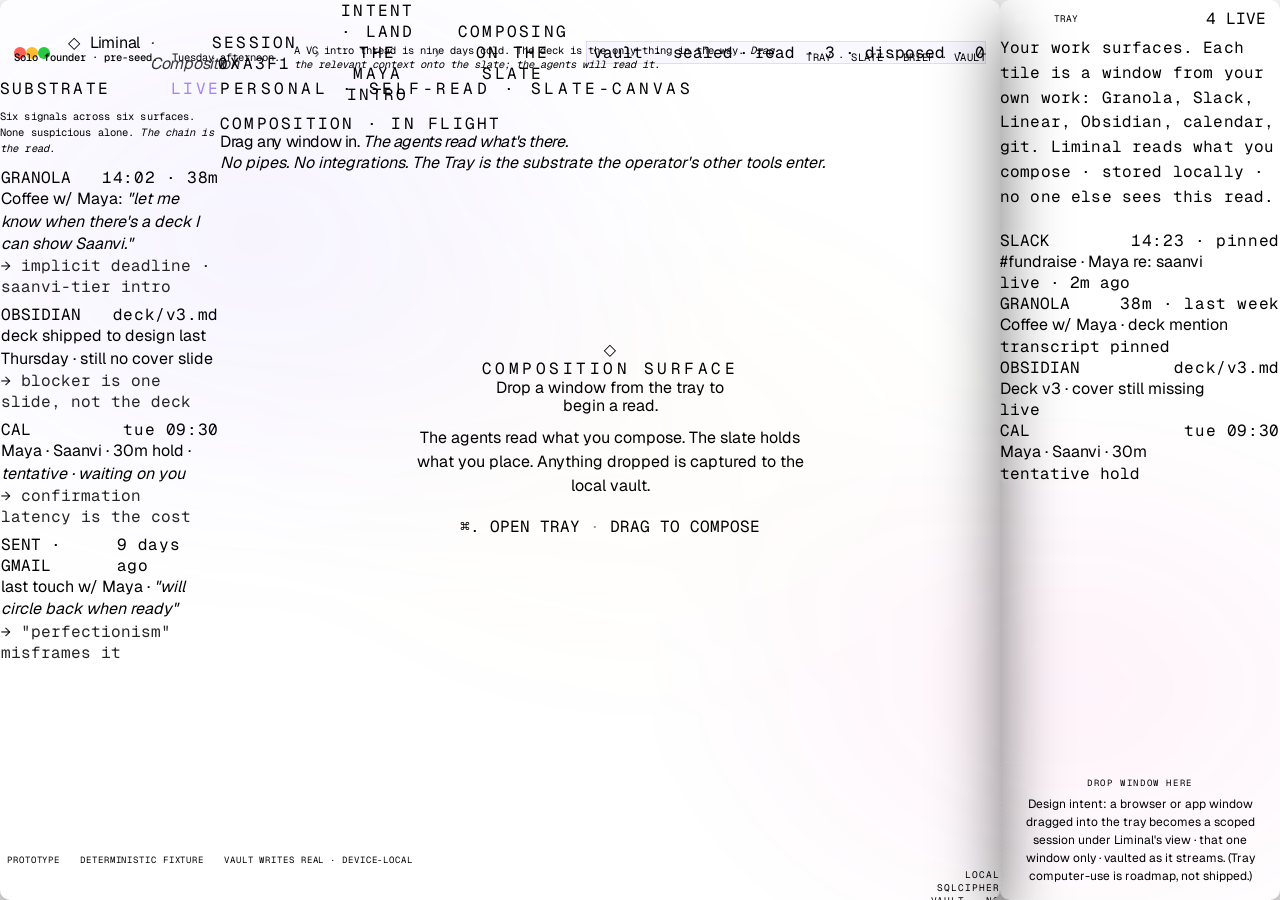
==== embed-slate-tray-demo.html @ fe0477be "embeds: security claims corrected to what desktop ce2b62a1 ships (refusals come from the model; vaul" ====
<!DOCTYPE html>
<html lang="en">
<head>
<meta charset="UTF-8">
<meta name="viewport" content="width=device-width, initial-scale=1">
<title>Liminal · Composition · Slate &amp; Tray</title>
<meta name="description" content="Drag any window from the tray onto the slate. Agents read what you compose. Brief composes itself.">
<meta property="og:title" content="Liminal · Composition · Slate & Tray">
<meta property="og:description" content="The slate-tray surface, running. Drag-to-compose, agent-read, brief-compose, vault-commit.">

<link rel="preconnect" href="https://fonts.googleapis.com">
<link rel="preconnect" href="https://fonts.gstatic.com" crossorigin>
<link href="https://fonts.googleapis.com/css2?family=Geist:wght@300;400;500;600&family=Geist+Mono:wght@400;500&family=Newsreader:ital,wght@0,400;0,500;1,400;1,500&family=Caveat:wght@400;500;600&display=swap" rel="stylesheet">
<link rel="stylesheet" href="design-system/tokens/design-tokens.css">

<style>
  @font-face { font-family: "Nineties Headliner"; src: url("fonts/nineties-headliner.otf") format("opentype"); font-weight: 400; font-style: normal; font-display: swap; }
  @font-face { font-family: "Perfectly Nineties"; src: url("fonts/perfectly-nineties-light.otf") format("opentype"); font-weight: 300; font-style: normal; font-display: swap; }
  @font-face { font-family: "Perfectly Nineties"; src: url("fonts/perfectly-nineties-regular.otf") format("opentype"); font-weight: 400; font-style: normal; font-display: swap; }
  @font-face { font-family: "Perfectly Nineties"; src: url("fonts/perfectly-nineties-bold.otf") format("opentype"); font-weight: 700; font-style: normal; font-display: swap; }
</style>

<style>
  /* ═══════════════════════════════════════════════════════════════════
   * EMBED-SLATE-TRAY-DEMO · sibling of embed-vault-demo.html
   * Same OS-window chassis · slate + tray composition surface.
   * Loop master clock: 18s
   * Phases:
   *   0–4s:   tray pulses with windows · slate empty
   *   4–9s:   windows fly from tray onto slate (drop animation)
   *   9–14s:  agents read what's on the slate · brief composes
   *   14–17s: vault commits · founder signs disposition
   *   17–18s: hold + restart
   * ═══════════════════════════════════════════════════════════════════ */
  :root {
    /* Surfaces, ink, and register hues come straight from canon tokens +
       brand-upgrade (single-ink-source ruling 2026-07-29). Local vars are
       only what canon does not own for this embed. */
    --sans: "Geist", system-ui, sans-serif;
    --mono: "Geist Mono", ui-monospace, monospace;
    --ls-mono: 0.14em;  /* embed-tight mono tracking (canon default .18em) */
  }

  * { margin: 0; padding: 0; box-sizing: border-box; }
  html, body {
    width: 100%; height: 100%;
    background: var(--bg);
    font-family: var(--sans);
    color: var(--text);
    overflow: hidden;
    -webkit-font-smoothing: antialiased;
    -moz-osx-font-smoothing: grayscale;
  }
  body { display: flex; align-items: center; justify-content: center; }

  .wrap {
    width: 100%; height: 100%;
    min-width: 1100px; min-height: 440px;
    position: relative; transform-origin: center center;
  }
  /* Two sibling windows side by side: vault (flex:1) + tray (fixed 280px) */
  .stage { width: 100%; height: 100%; position: relative; display: flex; flex-direction: row; align-items: stretch; gap: var(--space-2); padding: var(--space-3); overflow: hidden; box-sizing: border-box; }

  /* aurora backdrop · same as siblings */
  .stage::before {
    content: '';
    position: absolute; inset: -10%;
    background:
      radial-gradient(ellipse 800px 600px at 25% 30%, rgba(142,102,251,0.08), transparent 60%),
      radial-gradient(ellipse 700px 500px at 78% 72%, rgba(233,0,149,0.05), transparent 60%),
      radial-gradient(ellipse 600px 400px at 50% 50%, rgba(245,165,36,0.025), transparent 70%);
    filter: blur(40px);
    pointer-events: none; z-index: 0;
    animation: drift 28s ease-in-out infinite alternate;
  }
  @keyframes drift { 0% { transform: translate(0,0); } 100% { transform: translate(40px,-30px); } }
  .stage::after {
    content: ''; position: absolute; inset: 0;
    background-image:
      linear-gradient(rgba(255,255,255,0.012) 1px, transparent 1px),
      linear-gradient(90deg, rgba(255,255,255,0.012) 1px, transparent 1px);
    background-size: 56px 56px;
    pointer-events: none; z-index: 0;
  }

  /* ═══ VAULT FRAME · primary OS-window ═══ */
  .frame {
    position: relative;
    flex: 1; height: 100%;
    background: var(--frame-bg);
    border: 1px solid var(--frame-border);
    border-radius: 10px;
    overflow: hidden;
    box-shadow: 0 24px 64px rgba(0,0,0,0.55), 0 0 0 1px rgba(255,255,255,0.02) inset;
    display: flex; flex-direction: column;
    z-index: 1;
    min-width: 0;
  }

  /* ═══ TRAY FRAME · sibling window beside the vault ═══ */
  .tray-frame {
    position: relative;
    width: 280px; flex-shrink: 0; height: 100%;
    background: var(--frame-bg-2);
    border: 1px solid var(--frame-border);
    border-radius: 10px;
    overflow: hidden;
    box-shadow: 0 24px 64px rgba(0,0,0,0.5), 0 0 0 1px rgba(255,255,255,0.02) inset;
    display: flex; flex-direction: column;
    z-index: 1;
  }
  /* Glow on tray edge facing vault: shows the connection */
  .tray-frame::before {
    content: "";
    position: absolute; left: -1px; top: 20%; bottom: 20%; width: 1px;
    background: var(--clarity);
    opacity: 0;
    animation: trayEdgeGlow 18s ease-out infinite;
    border-radius: 1px;
  }
  /* Tray titlebar */
  .tray-titlebar {
    height: 36px; flex-shrink: 0;
    border-bottom: 1px solid var(--frame-border);
    display: flex; align-items: center;
    padding: 0 14px; gap: 10px;
    background: rgba(255,255,255,0.005);
  }
  .tray-titlebar .lights { display: flex; gap: var(--space-app-1-5); }
  .tray-titlebar .lights span { width: 10px; height: 10px; border-radius: 50%; background: rgba(255,255,255,0.1); }
  .tray-title-label {
    font-family: var(--mono); font-size: 9.5px; color: var(--text-faint);
    letter-spacing: var(--ls-mono-lg); text-transform: uppercase; margin-left: var(--space-2);
  }
  .tray-title-count {
    margin-left: auto;
    font-family: var(--mono); font-size: var(--fs-eyebrow); color: var(--clarity);
    letter-spacing: var(--ls-app-wider); text-transform: uppercase;
    background: var(--clarity-bg); border: 1px solid var(--clarity-edge);
    padding: var(--space-app-0-5) var(--space-2); border-radius: var(--radius-1);
  }
  /* Tray body: caption + tiles */
  .tray-body {
    flex: 1; overflow: hidden;
    padding: 14px var(--space-3);
    display: flex; flex-direction: column; gap: 10px;
  }

  /* TITLEBAR */
  .titlebar {
    height: 36px;
    border-bottom: 1px solid var(--frame-border);
    display: grid; grid-template-columns: 180px 1fr auto;
    align-items: center; padding: 0 14px; flex-shrink: 0;
    background: rgba(255,255,255,0.005); gap: 18px;
  }
  .lights { display: flex; gap: var(--space-2); }
  .light { width: 12px; height: 12px; border-radius: 50%; }
  .light.r { background: #FF5F57; } .light.y { background: #FEBC2E; } .light.g { background: #28C840; }
  .brand { font-family: var(--display); font-size: var(--fs-lg); color: var(--text); letter-spacing: -0.018em; display: flex; align-items: baseline; gap: 10px; margin-left: 18px; }
  .brand .glyph { font-family: var(--display); font-size: var(--fs-body); color: var(--clarity); }
  .brand .liminal-mark { font-style: italic; font-family: var(--serif); opacity: 0.78; font-size: var(--fs-body); margin-left: var(--space-app-1-5); }
  .crumbs { font-family: var(--mono); font-size: var(--fs-mono-sm); color: var(--text-faint); letter-spacing: var(--ls-mono); text-transform: uppercase; text-align: center; display: flex; gap: 14px; align-items: center; justify-content: center; }
  .crumbs .sep { color: var(--text-faint); opacity: 0.5; }
  .crumbs .now { color: var(--clarity); }
  .vault-tag {
    font-family: var(--mono); font-size: var(--fs-mono-sm); color: var(--text-dim);
    background: rgba(142,102,251,0.05); border: 1px solid rgba(142,102,251,0.2);
    padding: var(--space-app-1-5) var(--space-3); border-radius: var(--radius-3); display: flex; align-items: center; gap: var(--space-2);
    animation: vaultPulse 18s ease-in-out infinite;
  }
  .vault-tag .dot { width: 6px; height: 6px; border-radius: 50%; background: var(--clarity); box-shadow: 0 0 6px var(--clarity); }
  @keyframes vaultPulse {
    0%, 78%   { background: rgba(142,102,251,0.05); border-color: rgba(142,102,251,0.2); box-shadow: none; }
    82%, 92%  { background: rgba(142,102,251,0.18); border-color: rgba(142,102,251,0.55); box-shadow: 0 0 32px rgba(142,102,251,0.4); color: var(--text); }
    100%      { background: rgba(142,102,251,0.05); border-color: rgba(142,102,251,0.2); }
  }

  /* SCENARIO STRIP */
  .scenario-strip {
    display: flex; align-items: center; gap: 14px;
    padding: 7px 14px; border-bottom: 1px solid var(--frame-border);
    background: var(--frame-bg-2); flex-shrink: 0;
    font-family: var(--mono); font-size: 10.5px; color: var(--text-mid); letter-spacing: var(--ls-app-loose);
  }
  .scenario-strip .role { color: var(--text); font-weight: 500; }
  .scenario-strip .time { color: var(--text-dim); }
  .scenario-strip .situation { color: var(--text-mid); flex: 1; }
  .scenario-strip .phase-mark { color: var(--text-faint); font-size: var(--fs-mono-xs); letter-spacing: 0.04em; text-transform: uppercase; }

  /* ═══ MAIN ═══ left rail + slate only (tray is now a sibling window) */
  .main {
    flex: 1; display: grid;
    grid-template-columns: 220px 1fr;
    overflow: hidden;
    position: relative;
    min-height: 0;
  }

  /* LEFT RAIL · live signal feed */
  .rail-l {
    border-right: 1px solid var(--frame-border);
    background: var(--frame-bg-2);
    padding: 14px var(--space-3);
    display: flex; flex-direction: column; gap: 10px;
    overflow: hidden;
    min-height: 0;
  }
  .rail-h {
    font-family: var(--mono); font-size: var(--fs-mono-xs); color: var(--text-faint);
    letter-spacing: var(--ls-mono); text-transform: uppercase;
    padding: 0 var(--space-app-1-5); display: flex; justify-content: space-between; align-items: center;
  }
  .rail-h .live { display: flex; align-items: center; gap: 5px; color: rgba(142,102,251,0.8); font-size: var(--fs-eyebrow); }
  .rail-h .live::before {
    content: ''; width: 5px; height: 5px; border-radius: 50%;
    background: var(--clarity); box-shadow: 0 0 6px var(--clarity);
    animation: dotPulse 1.6s ease-in-out infinite;
  }
  @keyframes dotPulse {
    0%, 100% { box-shadow: 0 0 0 0 rgba(142,102,251,0.55); }
    70%      { box-shadow: 0 0 0 7px rgba(142,102,251,0); }
  }
  .rail-caption {
    font-family: var(--mono); font-size: 10.5px; line-height: 1.5;
    color: var(--text-dim); padding: 0 var(--space-app-1-5) var(--space-2); margin-bottom: var(--space-1);
    border-bottom: 1px dashed var(--frame-border); letter-spacing: 0.01em;
  }
  .rail-caption em { color: var(--text-mid); font-style: italic; }
  .signals { display: flex; flex-direction: column; gap: 5px; }
  .signal {
    padding: 11px var(--space-3); border-radius: var(--radius-4);
    border: 1px solid transparent; background: rgba(255,255,255,0.014);
    transition: all 0.4s ease;
  }
  .signal-app { font-family: var(--mono); font-size: var(--fs-eyebrow); color: var(--text-faint); letter-spacing: var(--ls-mono-sm); text-transform: uppercase; margin-bottom: var(--space-1); display: flex; justify-content: space-between; }
  .signal-app .v { color: var(--text-dim); letter-spacing: 0.04em; text-transform: none; }
  .signal-text { font-size: var(--fs-mono); color: var(--text-dim); line-height: 1.4; }
  .signal-text em { font-style: italic; color: var(--text-mid); }
  .signal-catch { font-family: var(--mono); font-size: var(--fs-mono-xs); color: var(--connection); letter-spacing: var(--ls-app-loose); margin-top: var(--space-1); opacity: 0.85; }

  /* When a signal is being "read" by an agent: pulse highlight */
  .signal[data-read="1"] { animation: readPulse 18s ease-out infinite; animation-delay: 0s; }
  .signal[data-read="2"] { animation: readPulse 18s ease-out infinite; animation-delay: 1.4s; }
  .signal[data-read="3"] { animation: readPulse 18s ease-out infinite; animation-delay: 2.8s; }
  @keyframes readPulse {
    0%, 12%   { background: rgba(255,255,255,0.014); border-color: transparent; box-shadow: none; }
    16%, 22%  { background: rgba(142,102,251,0.14); border-color: rgba(142,102,251,0.45); box-shadow: 0 0 22px rgba(142,102,251,0.3); }
    28%, 100% { background: rgba(255,255,255,0.014); border-color: transparent; box-shadow: none; }
  }

  /* CENTER · SLATE AREA */
  .slate-area {
    overflow: hidden; position: relative;
    display: flex; flex-direction: column;
    padding: var(--space-4) var(--space-5);
    min-height: 0;
  }
  .classification {
    font-family: var(--mono); font-size: var(--fs-eyebrow); color: var(--text-faint);
    letter-spacing: 0.22em; text-transform: uppercase;
    padding: var(--space-1) 10px; align-self: flex-start;
    border: 1px solid var(--card-border); border-radius: var(--radius-1);
    background: rgba(255,255,255,0.018); margin-bottom: 14px;
  }
  .slate-header { margin-bottom: var(--space-4); }
  .slate-eyebrow {
    font-family: var(--mono); font-size: var(--fs-mono-xs); color: var(--clarity);
    letter-spacing: var(--ls-mono); text-transform: uppercase; margin-bottom: var(--space-app-1-5);
  }
  .slate-title {
    font-family: var(--display); font-size: var(--fs-app-h1); font-weight: 400;
    color: var(--text); line-height: 1.04; letter-spacing: -0.024em;
    margin-bottom: var(--space-1);
  }
  .slate-title em { font-family: var(--serif); font-style: italic; color: var(--clarity); font-weight: 400; }
  .slate-subtitle {
    font-family: var(--serif); font-size: var(--fs-body); line-height: 1.5;
    color: var(--text-mid); font-style: italic;
  }

  /* The slate canvas: where windows land when dropped from tray */
  .slate-canvas {
    flex: 1; position: relative;
    border: 1px dashed var(--card-border);
    border-radius: 8px;
    background: rgba(255,255,255,0.01);
    padding: 18px;
    overflow: hidden;
  }

  /* Empty-state (visible 0-4s, fades out as windows drop) */
  .slate-empty {
    position: absolute; inset: 0;
    display: flex; flex-direction: column; align-items: center; justify-content: center;
    text-align: center; padding: var(--space-app-5);
    opacity: 1;
    animation: emptyFade 18s ease-out infinite;
  }
  @keyframes emptyFade {
    0%, 18%   { opacity: 1; }
    24%, 100% { opacity: 0; }
  }
  .se-glyph {
    font-family: var(--display); font-size: var(--fs-display); color: var(--clarity);
    line-height: 1; margin-bottom: var(--space-4);
    animation: glyphPulse 4s ease-in-out infinite;
  }
  @keyframes glyphPulse {
    0%, 100% { opacity: 0.4; }
    50%      { opacity: 1; }
  }
  .se-eyebrow { font-family: var(--mono); font-size: var(--fs-mono-xs); color: var(--clarity); letter-spacing: 0.22em; text-transform: uppercase; margin-bottom: var(--space-3); }
  .se-headline {
    font-family: var(--display); font-size: var(--fs-2xl); font-weight: 400;
    color: var(--text); line-height: 1.15; max-width: 22ch; margin-bottom: 10px;
  }
  .se-helper { font-family: var(--serif); font-size: var(--fs-mono-lg); color: var(--text-dim); line-height: 1.5; max-width: 36ch; margin-bottom: 18px; }
  .se-keys { font-family: var(--mono); font-size: var(--fs-mono-xs); color: var(--text-faint); letter-spacing: var(--ls-mono-sm); text-transform: uppercase; display: flex; gap: 10px; align-items: center; }
  .se-keys kbd {
    font-family: var(--mono); font-size: var(--fs-mono-xs);
    border: 1px solid var(--card-border); border-radius: var(--radius-2);
    padding: var(--space-app-0-5) var(--space-app-1-5); background: rgba(255,255,255,0.025);
  }

  /* The slate tiles: windows that have been dropped from tray */
  .slate-tiles {
    position: absolute; inset: 18px;
    display: grid; grid-template-columns: 1fr 1fr;
    gap: var(--space-3);
  }
  .tile {
    padding: 14px var(--space-4);
    border: 1px solid var(--clarity-soft);
    border-radius: var(--radius-4);
    background: rgba(142,102,251,0.06);
    box-shadow: 0 0 22px rgba(142,102,251,0.15);
    display: flex; flex-direction: column; gap: var(--space-app-1-5);
    opacity: 0;
    transform: translate(280px, -80px) scale(0.85);
    animation: tileDrop 18s ease-out infinite;
  }
  .tile:nth-child(1) { animation-delay: 4s; }
  .tile:nth-child(2) { animation-delay: 4.7s; }
  .tile:nth-child(3) { animation-delay: 5.4s; }
  .tile:nth-child(4) { animation-delay: 6.1s; }
  @keyframes tileDrop {
    0%, 22%  { opacity: 0; transform: translate(280px, -80px) scale(0.85); }
    27%      { opacity: 1; transform: translate(0, 0) scale(1); }
    32%, 95% { opacity: 1; transform: translate(0, 0) scale(1); }
    100%     { opacity: 0; transform: translate(280px, -80px) scale(0.85); }
  }
  .tile-app {
    font-family: var(--mono); font-size: var(--fs-eyebrow); color: var(--clarity);
    letter-spacing: var(--ls-mono-sm); text-transform: uppercase;
    display: flex; justify-content: space-between;
  }
  .tile-app .v { color: var(--text-dim); letter-spacing: 0.04em; text-transform: none; }
  .tile-name { font-size: var(--fs-mono-lg); color: var(--text); line-height: 1.4; }
  .tile-name em { font-style: italic; color: var(--text-mid); }
  .tile-meta { font-family: var(--mono); font-size: var(--fs-eyebrow); color: var(--text-faint); letter-spacing: var(--ls-app-wide); }

  /* Brief area: composes itself after windows are on slate (9-14s) */
  .brief-area {
    margin-top: auto;
    border: 1px solid var(--card-border);
    border-left: 2px solid var(--connection);
    border-radius: var(--radius-3);
    padding: 14px var(--space-4);
    background: rgba(49,230,130,0.04);
    opacity: 0;
    animation: briefIn 18s ease-out infinite;
  }
  @keyframes briefIn {
    0%, 50%  { opacity: 0; transform: translateY(8px); }
    56%, 95% { opacity: 1; transform: translateY(0); }
    100%     { opacity: 0; transform: translateY(8px); }
  }
  .brief-head {
    font-family: var(--mono); font-size: var(--fs-mono-xs); color: var(--connection);
    letter-spacing: var(--ls-mono-sm); text-transform: uppercase;
    margin-bottom: var(--space-2);
    display: flex; align-items: center; gap: var(--space-2);
  }
  .brief-head .glyph { color: var(--connection); }
  .brief-body {
    font-family: var(--serif); font-size: var(--fs-body); line-height: 1.5;
    color: var(--text); font-style: italic;
  }
  .brief-body em { color: var(--connection); font-style: italic; font-weight: 500; }
  .brief-disposition {
    margin-top: var(--space-3); padding-top: 10px;
    border-top: 1px dashed var(--card-border);
    display: flex; gap: var(--space-2); align-items: center;
    font-family: var(--mono); font-size: var(--fs-mono-xs); color: var(--text-faint);
    letter-spacing: var(--ls-mono-sm); text-transform: uppercase;
  }
  .brief-disposition .dispo-btn {
    padding: var(--space-1) 10px; border-radius: var(--radius-2);
    border: 1px solid var(--connection-soft);
    background: rgba(49,230,130,0.10);
    color: var(--connection);
    font-family: var(--mono); font-size: var(--fs-mono-xs);
    letter-spacing: var(--ls-mono-sm); text-transform: uppercase;
  }
  .brief-disposition .dispo-signed {
    margin-left: auto; color: var(--connection);
    animation: signedFlash 18s ease-out infinite;
  }
  @keyframes signedFlash {
    0%, 75%   { opacity: 0; }
    80%, 95%  { opacity: 1; }
    100%      { opacity: 0; }
  }

  @keyframes trayEdgeGlow {
    0%, 18%, 32%, 100% { opacity: 0; }
    20%, 28%           { opacity: 0.85; }
  }
  .tray-caption {
    font-family: var(--mono); font-size: var(--fs-mono-xs); line-height: 1.55;
    color: var(--text-dim); letter-spacing: 0.01em;
    padding-bottom: 10px; border-bottom: 1px solid var(--frame-border);
  }
  .tray-tiles { display: flex; flex-direction: column; gap: var(--space-2); flex: 1; }
  .tray-tile {
    padding: 10px var(--space-3); border-radius: 5px;
    border: 1px solid var(--card-border);
    background: rgba(255,255,255,0.022);
    display: flex; flex-direction: column; gap: var(--space-1);
    cursor: grab;
    animation: trayTilePulse 18s ease-in-out infinite;
  }
  .tray-tile:nth-child(1) { animation-delay: 0s; }
  .tray-tile:nth-child(2) { animation-delay: 0.4s; }
  .tray-tile:nth-child(3) { animation-delay: 0.8s; }
  .tray-tile:nth-child(4) { animation-delay: 1.2s; }
  @keyframes trayTilePulse {
    0%, 18%   { background: rgba(255,255,255,0.022); border-color: var(--card-border); }
    22%, 28%  { background: rgba(142,102,251,0.10); border-color: var(--clarity); transform: translateX(-4px); }
    32%, 95%  { background: rgba(255,255,255,0.022); border-color: var(--card-border); transform: translateX(0); opacity: 0.45; }
    100%      { background: rgba(255,255,255,0.022); border-color: var(--card-border); opacity: 1; }
  }
  .tray-tile .tt-app {
    font-family: var(--mono); font-size: var(--fs-eyebrow);
    letter-spacing: var(--ls-mono-sm); text-transform: uppercase;
    color: var(--clarity);
    display: flex; justify-content: space-between;
  }
  .tray-tile .tt-app .v { color: var(--text-faint); letter-spacing: 0.04em; text-transform: none; }
  .tray-tile .tt-name { font-size: var(--fs-mono); color: var(--text); line-height: 1.35; }
  .tray-tile .tt-name em { font-style: italic; color: var(--text-mid); }
  .tray-tile .tt-meta { font-family: var(--mono); font-size: var(--fs-eyebrow); color: var(--text-faint); letter-spacing: var(--ls-app-wide); }

  /* drag-glyph hint: appears briefly on each tile during the drag phase */
  .tray-tile::after {
    content: "DRAG →";
    position: absolute; right: 12px; top: 50%; transform: translateY(-50%);
    font-family: var(--mono); font-size: var(--fs-eyebrow); letter-spacing: var(--ls-mono);
    color: var(--clarity); opacity: 0; pointer-events: none;
    animation: dragHint 18s ease-out infinite;
  }
  .tray-tile { position: relative; }
  @keyframes dragHint {
    0%, 18%, 32%, 100% { opacity: 0; }
    22%, 28%           { opacity: 0.65; }
  }

  /* DECK FOOTER */
  /* HONESTY CHIPS · what is actually real on this surface.
     Every cut in cuts/ carries a chip row (PROTOTYPE · DETERMINISTIC FIXTURE ·
     VAULT WRITES REAL · DEVICE-LOCAL). The three embeds carried none, despite
     being the most forwardable pages in the repo, which is LIM-1600.
     Founder ruled 2026-08-20: label the surface, leave the live pills alone.
     A page that declares itself a deterministic fixture is not overclaiming
     when a tile inside it says "live". */
  .honesty-chips {
    border-top: 1px solid var(--frame-border);
    background: var(--frame-bg-2);
    display: flex; flex-wrap: wrap; gap: 6px;
    padding: 7px var(--space-4);
    font-family: var(--mono); font-size: 9px;
    letter-spacing: 0.10em; text-transform: uppercase;
    flex-shrink: 0;
  }
  .honesty-chips .hchip {
    color: var(--text-faint);
    border: 1px solid var(--frame-border);
    border-radius: 2px; padding: 2px 7px; white-space: nowrap;
  }
  .honesty-chips .hchip.real { color: var(--connection); border-color: var(--connection); }

  .deck-foot {
    height: 32px;
    border-top: 1px solid var(--frame-border);
    background: var(--frame-bg-2);
    display: grid; grid-template-columns: 1fr auto 1fr;
    gap: 18px; align-items: center; padding: 0 var(--space-4);
    font-family: var(--mono); font-size: 9.5px;
    color: var(--text-faint); letter-spacing: 0.10em;
    text-transform: uppercase; flex-shrink: 0;
  }
  .deck-foot .left { color: var(--text-mid); }
  .deck-foot .left b { color: var(--text); font-weight: 500; }
  .deck-foot .center { color: var(--text-dim); letter-spacing: var(--ls-app-wider); text-align: center; }
  .deck-foot .center b { color: var(--text); font-weight: 500; }
  .deck-foot .right { color: var(--connection); text-align: right; }
  .deck-foot .right b { color: var(--connection); font-weight: 500; }
</style>
<link rel="stylesheet" href="lib/brand-upgrade.css">
</head>
<body>

<div class="wrap">
  <div class="stage">
    <div class="frame">

      <!-- TITLEBAR -->
      <header class="titlebar">
        <div style="display:flex; align-items:center;">
          <div class="lights">
            <span class="light r"></span>
            <span class="light y"></span>
            <span class="light g"></span>
          </div>
          <div class="brand">
            <span class="glyph">◇</span>
            Liminal<span class="liminal-mark">· Composition</span>
          </div>
        </div>
        <div class="crumbs">
          <span>session 0xa3f1</span>
          <span class="sep">›</span>
          <span>intent · land the maya intro</span>
          <span class="sep">›</span>
          <span class="now">composing on the slate</span>
        </div>
        <div class="vault-tag">
          <span class="dot"></span>
          vault · sealed
          <span style="color: var(--text-faint); margin: 0 6px;">·</span>
          <span style="color: var(--clarity);">read · 3 · disposed · 0</span>
        </div>
      </header>

      <!-- SCENARIO STRIP -->
      <div class="scenario-strip">
        <span class="role">Solo founder · pre-seed.</span>
        <span class="time">Tuesday afternoon.</span>
        <span class="situation">A VC intro thread is nine days cold. The deck is the only thing in the way.<em style="color:var(--text-faint); font-style:italic;"> Drag the relevant context onto the slate; the agents will read it.</em></span>
        <span class="phase-mark">tray · slate · brief · vault</span>
      </div>

      <!-- MAIN GRID -->
      <section class="main">

        <!-- LEFT RAIL · live signals (the substrate, before composition) -->
        <aside class="rail-l">
          <div class="rail-h">
            substrate <span class="live">live</span>
          </div>
          <div class="rail-caption">
            Six signals across six surfaces. None suspicious alone. <em>The chain is the read.</em>
          </div>
          <div class="signals">
            <div class="signal" data-read="1">
              <div class="signal-app"><span>granola</span><span class="v">14:02 · 38m</span></div>
              <div class="signal-text">Coffee w/ Maya: <em>"let me know when there's a deck I can show Saanvi."</em></div>
              <div class="signal-catch">→ implicit deadline · saanvi-tier intro</div>
            </div>
            <div class="signal" data-read="2">
              <div class="signal-app"><span>obsidian</span><span class="v">deck/v3.md</span></div>
              <div class="signal-text">deck shipped to design last Thursday · still no cover slide</div>
              <div class="signal-catch">→ blocker is one slide, not the deck</div>
            </div>
            <div class="signal" data-read="3">
              <div class="signal-app"><span>cal</span><span class="v">tue 09:30</span></div>
              <div class="signal-text">Maya · Saanvi · 30m hold · <em>tentative · waiting on you</em></div>
              <div class="signal-catch">→ confirmation latency is the cost</div>
            </div>
            <div class="signal">
              <div class="signal-app"><span>sent · gmail</span><span class="v">9 days ago</span></div>
              <div class="signal-text">last touch w/ Maya · <em>"will circle back when ready"</em></div>
              <div class="signal-catch">→ "perfectionism" misframes it</div>
            </div>
          </div>
        </aside>

        <!-- CENTER · SLATE AREA -->
        <section class="slate-area">

          <div class="classification">PERSONAL · SELF-READ · SLATE-CANVAS</div>

          <header class="slate-header">
            <div class="slate-eyebrow">composition · in flight</div>
            <h1 class="slate-title">Drag any window in. <em>The agents read what's there.</em></h1>
            <p class="slate-subtitle">No pipes. No integrations. The Tray is the substrate the operator's other tools enter.</p>
          </header>

          <!-- THE SLATE CANVAS: empty 0-4s, then tiles drop in from tray -->
          <div class="slate-canvas">

            <!-- empty state · visible early -->
            <div class="slate-empty">
              <div class="se-glyph">◇</div>
              <div class="se-eyebrow">Composition surface</div>
              <h2 class="se-headline">Drop a window from the tray to begin a read.</h2>
              <p class="se-helper">The agents read what you compose. The slate holds what you place. Anything dropped is captured to the local vault.</p>
              <div class="se-keys">
                <kbd>⌘.</kbd><span>open tray</span>
                <span style="opacity:0.4;">·</span>
                <kbd>drag</kbd><span>to compose</span>
              </div>
            </div>

            <!-- slate tiles · windows that have been dropped from tray -->
            <div class="slate-tiles">
              <div class="tile">
                <span class="tile-app"><span>slack</span><span class="v">14:23 · pinned</span></span>
                <span class="tile-name">#fundraise · <em>thread w/ Maya re: saanvi intro</em></span>
                <span class="tile-meta">last reply: 2m ago</span>
              </div>
              <div class="tile">
                <span class="tile-app"><span>granola</span><span class="v">38m · last week</span></span>
                <span class="tile-name">Coffee w/ Maya · <em>deck-for-saanvi mention</em></span>
                <span class="tile-meta">key quote at 14:02</span>
              </div>
              <div class="tile">
                <span class="tile-app"><span>obsidian</span><span class="v">deck/v3.md</span></span>
                <span class="tile-name">Deck v3 · <em>cover slide still missing</em></span>
                <span class="tile-meta">designed shipped thurs</span>
              </div>
              <div class="tile">
                <span class="tile-app"><span>cal</span><span class="v">tue 09:30</span></span>
                <span class="tile-name">Maya · Saanvi · <em>30m tentative hold</em></span>
                <span class="tile-meta">awaiting your confirm</span>
              </div>
            </div>

          </div>

          <!-- BRIEF AREA · composes after windows are on slate -->
          <div class="brief-area">
            <div class="brief-head">
              <span class="glyph">◇</span>
              <span>Brief · agents read the composition</span>
            </div>
            <p class="brief-body">
              <em>The intro is not blocked by the deck. It's blocked by one cover slide and a 30-minute hold you haven't confirmed.</em> Architect proposes: send the deck as-is to Maya, sealing Tuesday 09:30 as the meeting. Witness flags: this same blur cost you the Saanvi window twice in Q1. Cartographer refused to read the cap-table. Out of jurisdiction. Routing to Counsel.
            </p>
            <div class="brief-disposition">
              <span>disposition →</span>
              <button class="dispo-btn">Confirm</button>
              <button class="dispo-btn" style="opacity:0.5;">Defer 7d</button>
              <span class="dispo-signed">✓ founder signed · 14:25</span>
            </div>
          </div>

        </section>

      </section>

      <!-- DECK FOOTER -->
      <div class="honesty-chips">
        <span class="hchip">Prototype</span>
        <span class="hchip">Deterministic fixture</span>
        <span class="hchip real">Vault writes real · device-local</span>
      </div>
      <div class="deck-foot">
        <span class="left">tray → slate → brief → vault · <b>founders enter first</b></span>
        <span class="center">refusal-as-trust · <b>AgentHansa judges: “refusal as designed output”: most original architectural idea in their cohort</b></span>
        <span class="right">local SQLCipher vault · no listening ports by default · no telemetry · reads go only to the model you choose</span>
      </div>

    </div><!-- /frame (vault) -->

    <!-- TRAY FRAME · separate window beside the vault -->
    <div class="tray-frame">
      <div class="tray-titlebar">
        <div class="lights">
          <span></span><span></span><span></span>
        </div>
        <span class="tray-title-label">Tray</span>
        <span class="tray-title-count">4 live</span>
      </div>

      <div class="tray-body">
        <div class="tray-caption">
          Your work surfaces. Each tile is a window from your own work: Granola, Slack, Linear, Obsidian, calendar, git. Liminal reads what you compose · stored locally · no one else sees this read.
        </div>

        <div class="tray-tiles">
          <div class="tray-tile">
            <span class="tt-app"><span>slack</span><span class="v">14:23 · pinned</span></span>
            <span class="tt-name">#fundraise · Maya re: saanvi</span>
            <span class="tt-meta">live · 2m ago</span>
          </div>
          <div class="tray-tile">
            <span class="tt-app"><span>granola</span><span class="v">38m · last week</span></span>
            <span class="tt-name">Coffee w/ Maya · deck mention</span>
            <span class="tt-meta">transcript pinned</span>
          </div>
          <div class="tray-tile">
            <span class="tt-app"><span>obsidian</span><span class="v">deck/v3.md</span></span>
            <span class="tt-name">Deck v3 · cover still missing</span>
            <span class="tt-meta">live</span>
          </div>
          <div class="tray-tile">
            <span class="tt-app"><span>cal</span><span class="v">tue 09:30</span></span>
            <span class="tt-name">Maya · Saanvi · 30m</span>
            <span class="tt-meta">tentative hold</span>
          </div>
        </div>

        <!-- Drop zone hint -->
        <div style="
          margin-top: auto;
          border: 1px dashed rgba(255,255,255,0.08);
          border-radius: 6px;
          padding: 14px 12px;
          text-align: center;
        ">
          <div style="font-family: var(--mono); font-size: 9px; color: var(--text-faint); letter-spacing: 0.18em; text-transform: uppercase; margin-bottom: 6px;">
            DROP WINDOW HERE
          </div>
          <div style="font-family: var(--serif); font-size: 12px; color: var(--text-dim); line-height: 1.5;">
            Design intent: a browser or app window dragged into the tray becomes a scoped session under Liminal's view · that one window only · vaulted as it streams. (Tray computer-use is roadmap, not shipped.)
          </div>
        </div>
      </div>
    </div><!-- /tray-frame -->

  </div><!-- /stage -->
</div><!-- /wrap -->

<script src="lib/brand-upgrade.js"></script>
</body>
</html>
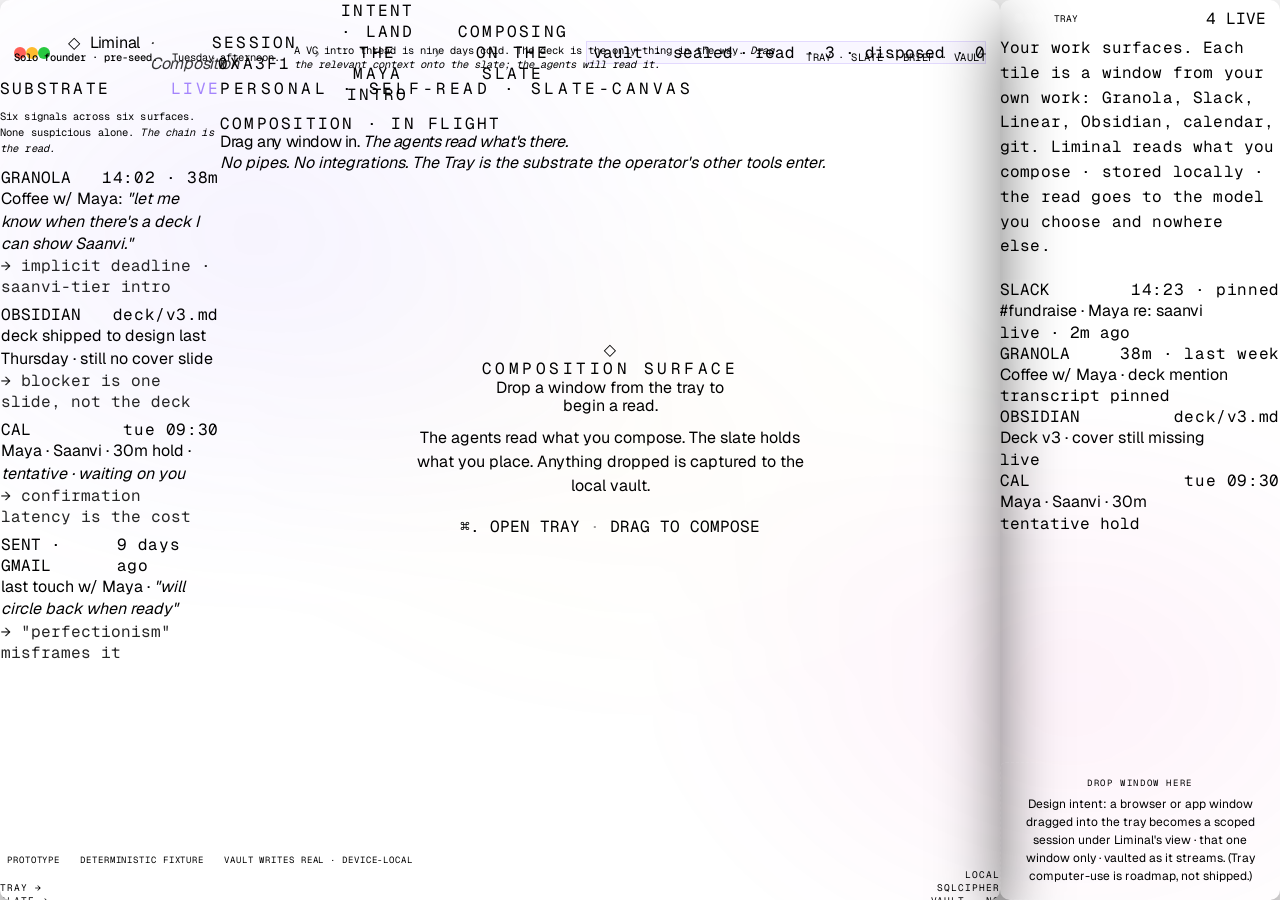
==== commit 493b45c3: "embeds: review tightening (LIM-1599): new vaults encrypted at rest; Keychain by default; foot shorte" ====
--- a/embed-slate-tray-demo.html
+++ b/embed-slate-tray-demo.html
@@ -669,7 +669,7 @@
       <div class="deck-foot">
         <span class="left">tray → slate → brief → vault · <b>founders enter first</b></span>
         <span class="center">refusal-as-trust · <b>AgentHansa judges: “refusal as designed output”: most original architectural idea in their cohort</b></span>
-        <span class="right">local SQLCipher vault · no listening ports by default · no telemetry · reads go only to the model you choose</span>
+        <span class="right">local SQLCipher vault · no listening ports by default · no telemetry</span>
       </div>
 
     </div><!-- /frame (vault) -->
@@ -686,7 +686,7 @@
 
       <div class="tray-body">
         <div class="tray-caption">
-          Your work surfaces. Each tile is a window from your own work: Granola, Slack, Linear, Obsidian, calendar, git. Liminal reads what you compose · stored locally · no one else sees this read.
+          Your work surfaces. Each tile is a window from your own work: Granola, Slack, Linear, Obsidian, calendar, git. Liminal reads what you compose · stored locally · the read goes to the model you choose and nowhere else.
         </div>
 
         <div class="tray-tiles">
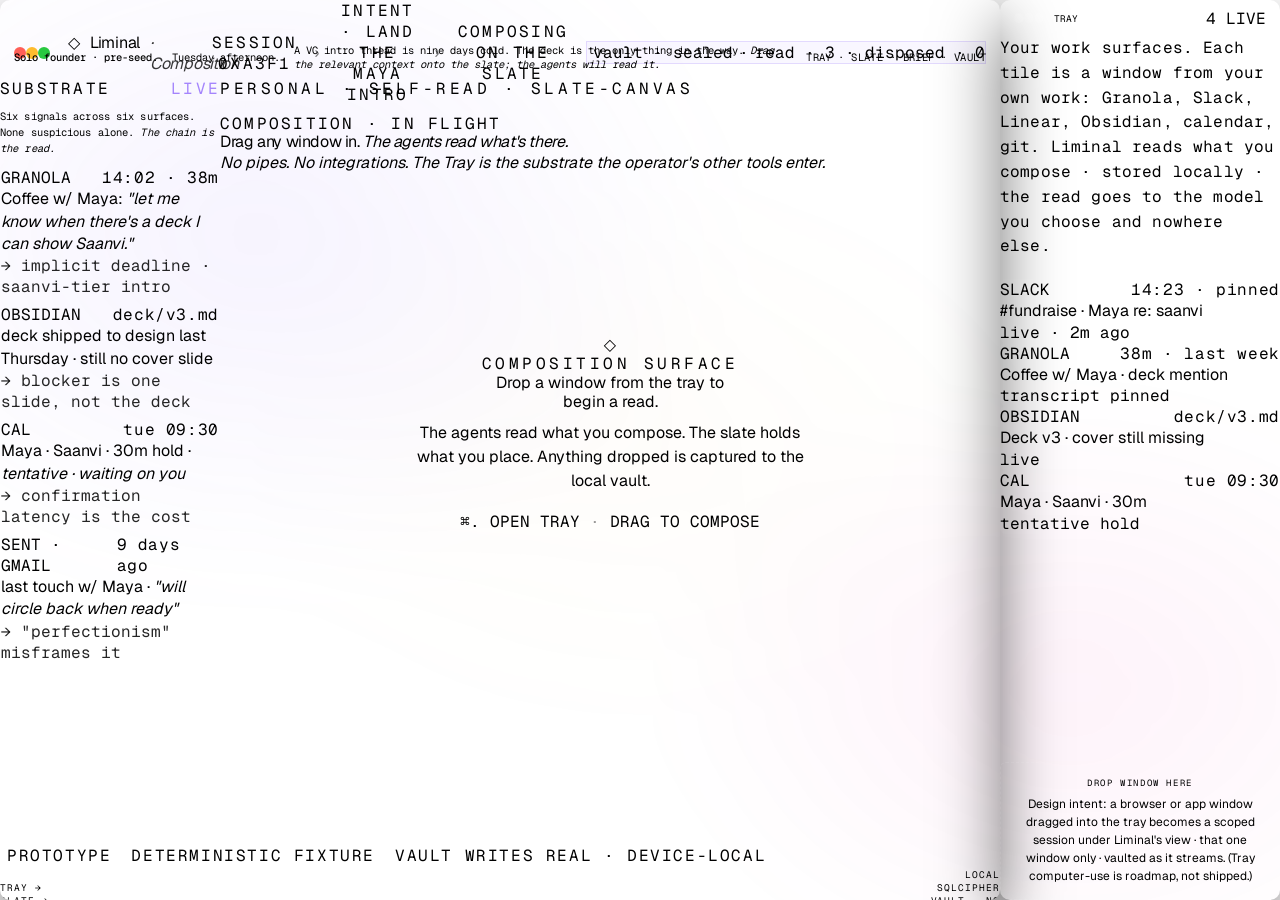
==== commit 5e3fcecd: "canon: stop reading PR numbers as colours; bind exact-match sizes; check is green [LIM-2415] `node s" ====
--- a/embed-slate-tray-demo.html
+++ b/embed-slate-tray-demo.html
@@ -479,7 +479,7 @@
     background: var(--frame-bg-2);
     display: flex; flex-wrap: wrap; gap: 6px;
     padding: 7px var(--space-4);
-    font-family: var(--mono); font-size: 9px;
+    font-family: var(--mono); font-size: var(--fs-eyebrow);
     letter-spacing: 0.10em; text-transform: uppercase;
     flex-shrink: 0;
   }
